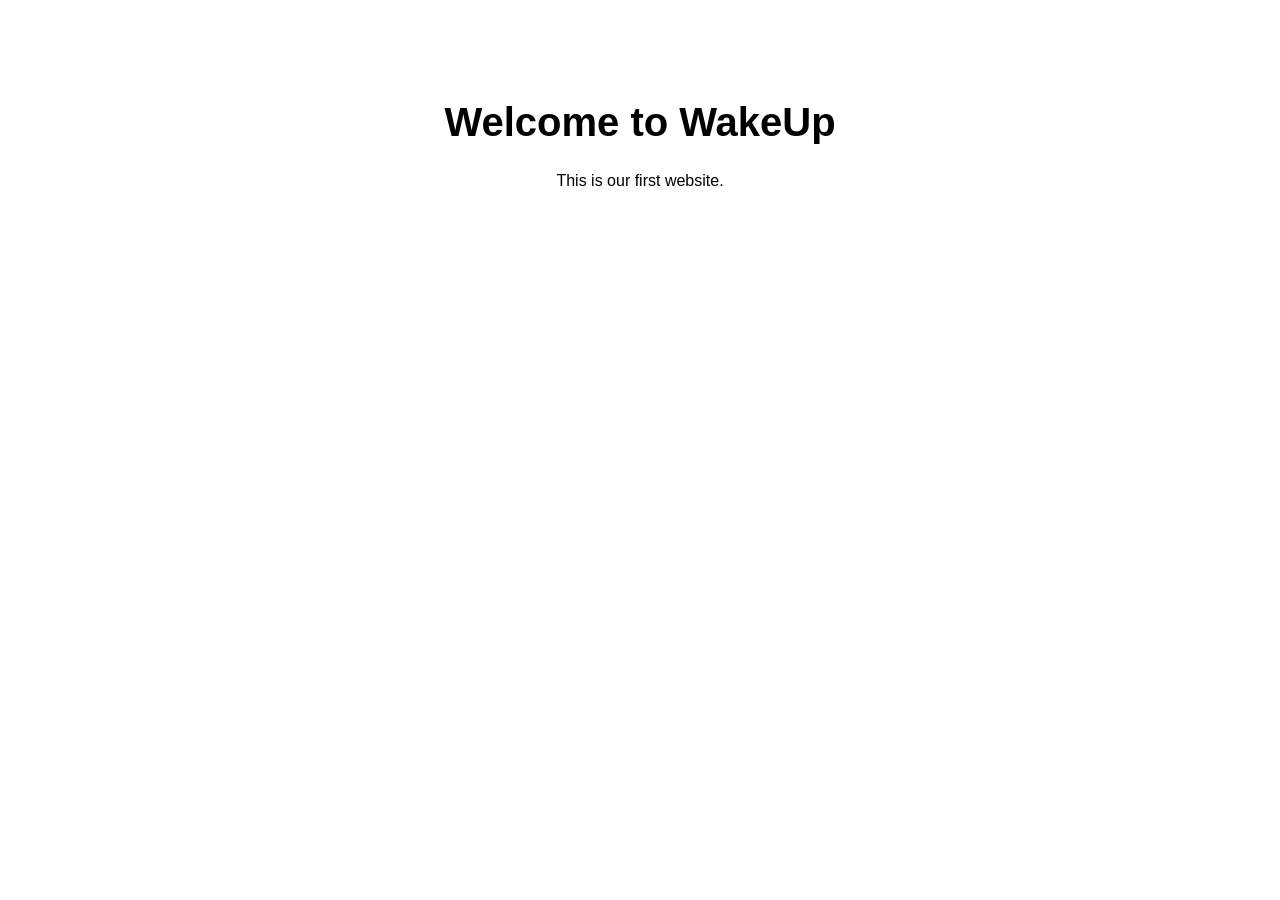
==== index.html @ 5f45ca11 "Create initial WakeUp website" ====
<!DOCTYPE html>
<html lang="en">
<head>
    <meta charset="UTF-8">
    <meta name="viewport" content="width=device-width, initial-scale=1.0">

    <title>WakeUp</title>

    <link rel="stylesheet" href="css/style.css">
</head>

<body>

    <h1>Welcome to WakeUp</h1>

    <p>This is our first website.</p>

    <script src="js/app.js"></script>

</body>
</html>
---- css/style.css ----
body {
    font-family: Arial, sans-serif;
    text-align: center;
    margin-top: 100px;
}

h1 {
    font-size: 40px;
}
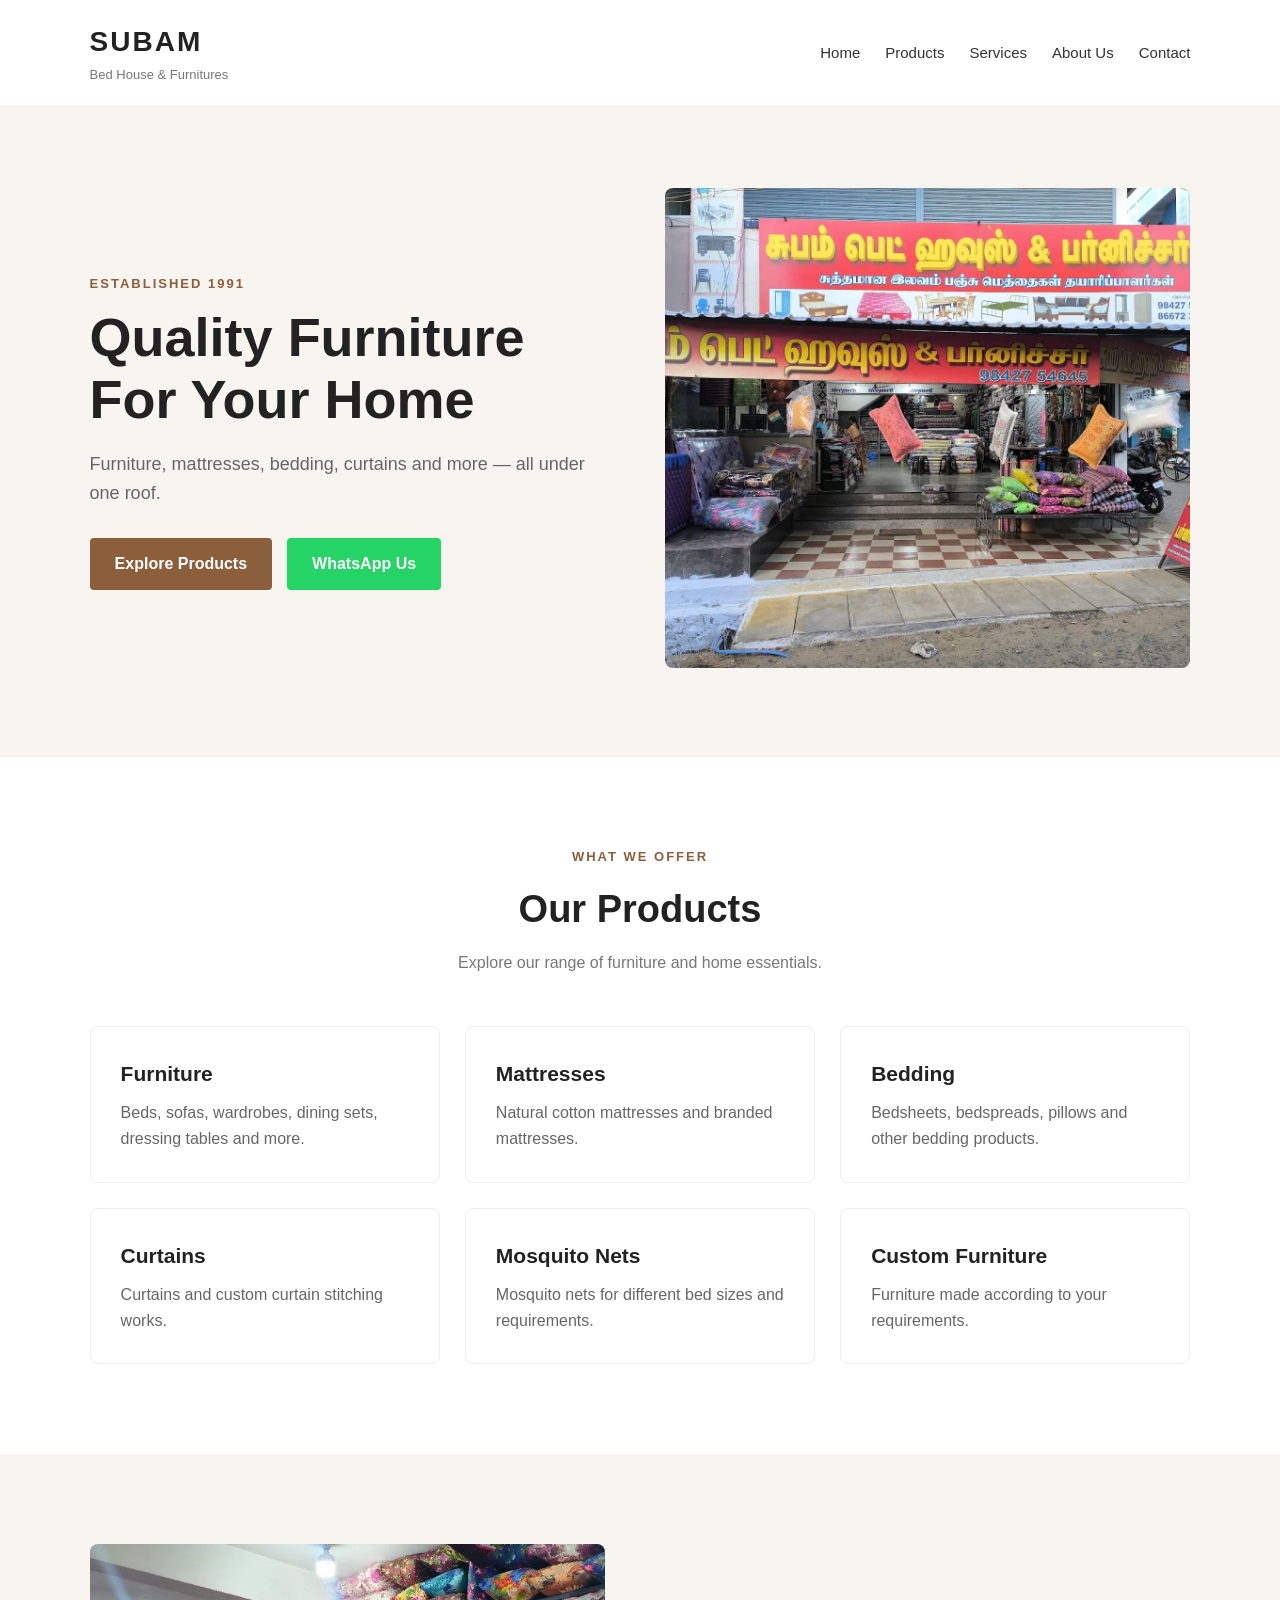
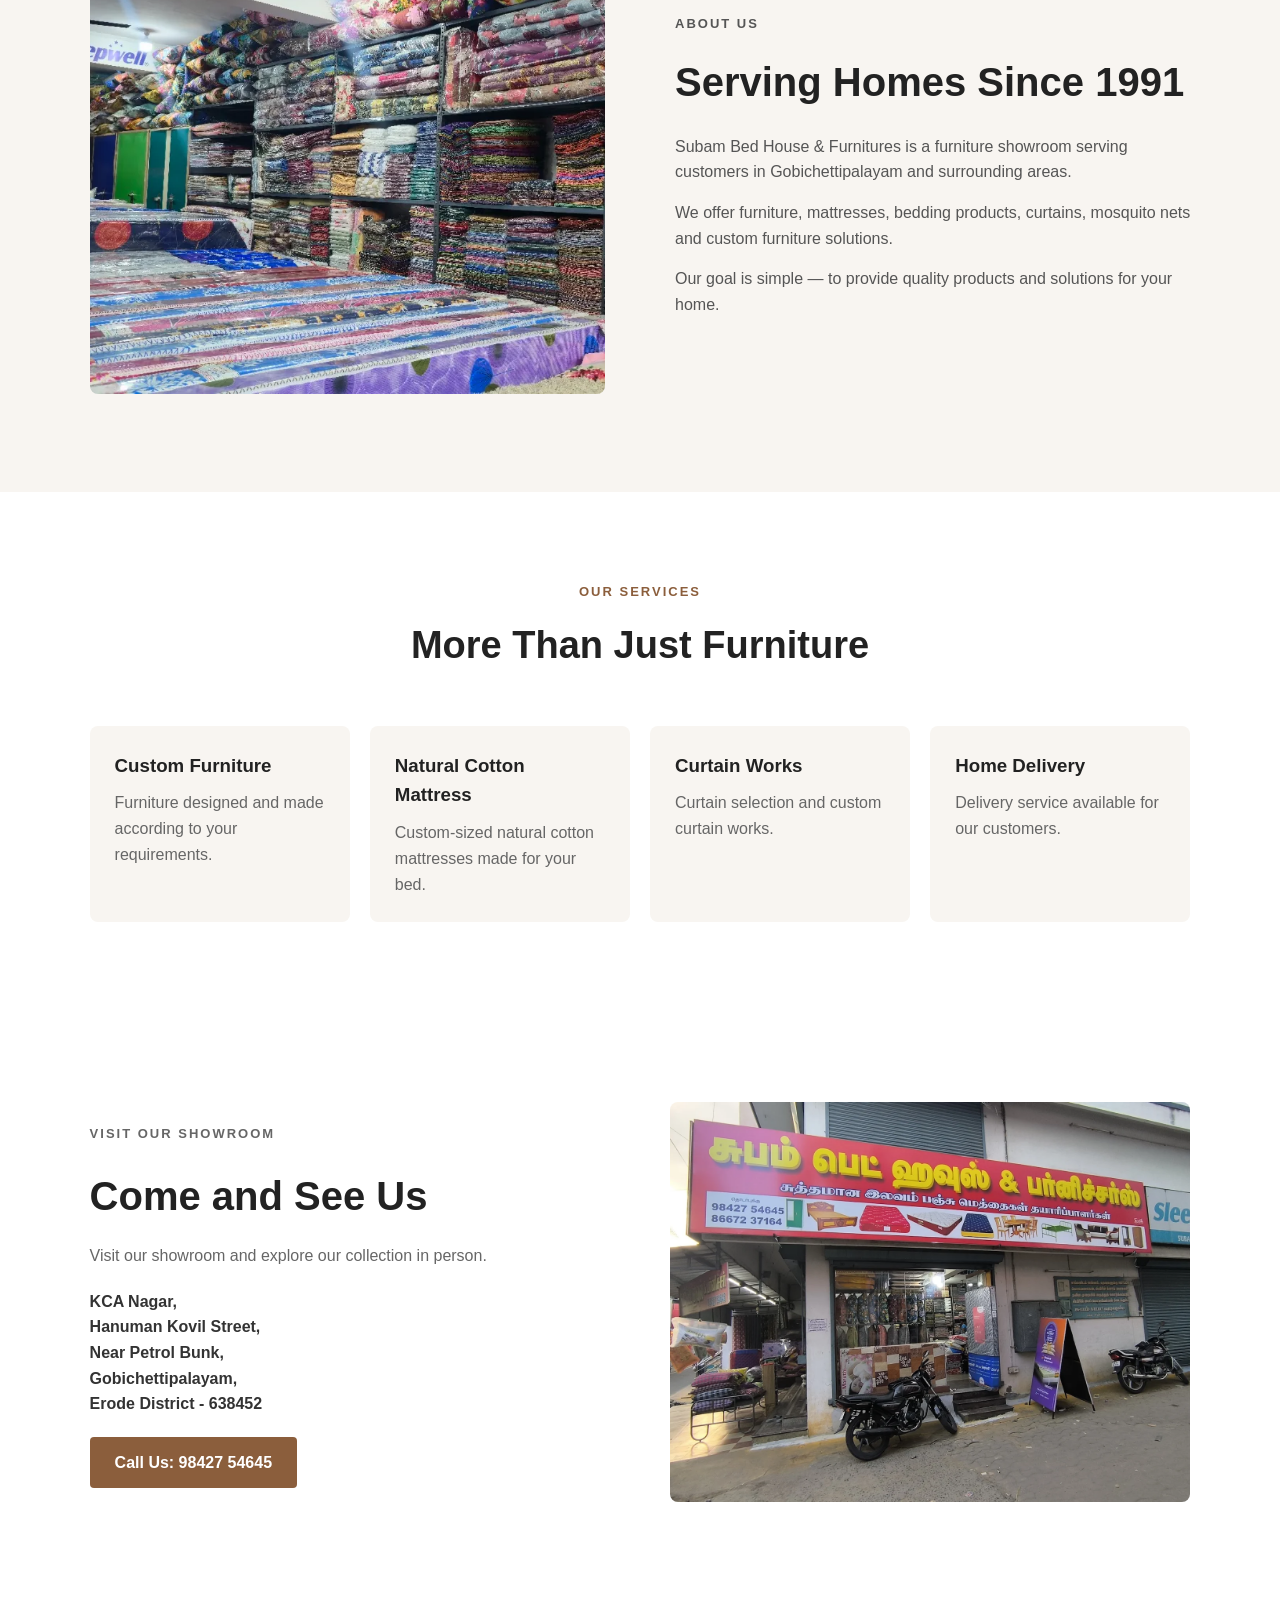
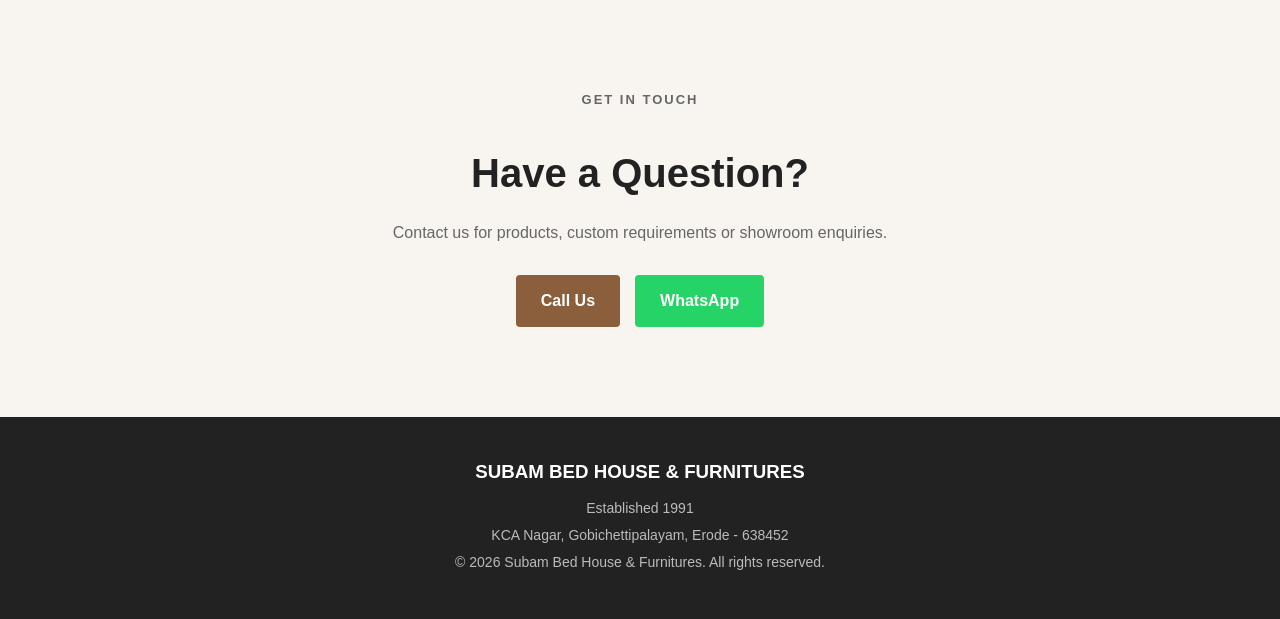
==== commit ba7bea79: "Create Subam showroom homepage" ====
--- a/index.html
+++ b/index.html
@@ -1,21 +1,328 @@
 <!DOCTYPE html>
 <html lang="en">
+
 <head>
     <meta charset="UTF-8">
     <meta name="viewport" content="width=device-width, initial-scale=1.0">
 
-    <title>WakeUp</title>
+    <title>Subam Bed House & Furnitures</title>
 
     <link rel="stylesheet" href="css/style.css">
 </head>
 
 <body>
 
-    <h1>Welcome to WakeUp</h1>
-
-    <p>This is our first website.</p>
+    <!-- Header -->
+    <header class="header">
+
+        <div class="logo">
+            <h1>SUBAM</h1>
+            <p>Bed House & Furnitures</p>
+        </div>
+
+        <nav class="navigation">
+            <a href="#home">Home</a>
+            <a href="#products">Products</a>
+            <a href="#services">Services</a>
+            <a href="#about">About Us</a>
+            <a href="#contact">Contact</a>
+        </nav>
+
+    </header>
+
+
+    <!-- Hero Section -->
+    <section id="home" class="hero">
+
+        <div class="hero-content">
+
+            <p class="established">ESTABLISHED 1991</p>
+
+            <h2>Quality Furniture<br>For Your Home</h2>
+
+            <p>
+                Furniture, mattresses, bedding, curtains
+                and more — all under one roof.
+            </p>
+
+            <div class="hero-buttons">
+                <a href="#products" class="button primary-button">
+                    Explore Products
+                </a>
+
+                <a href="https://wa.me/919842754645"
+                   class="button whatsapp-button"
+                   target="_blank">
+                    WhatsApp Us
+                </a>
+            </div>
+
+        </div>
+
+        <div class="hero-image">
+            <img src="images/showroom-front.webp"
+                 alt="Subam Bed House & Furnitures showroom">
+        </div>
+
+    </section>
+
+
+    <!-- Products Section -->
+    <section id="products" class="section">
+
+        <div class="section-heading">
+
+            <p class="section-label">WHAT WE OFFER</p>
+
+            <h2>Our Products</h2>
+
+            <p>
+                Explore our range of furniture and home essentials.
+            </p>
+
+        </div>
+
+
+        <div class="product-grid">
+
+            <div class="product-card">
+                <h3>Furniture</h3>
+                <p>
+                    Beds, sofas, wardrobes, dining sets,
+                    dressing tables and more.
+                </p>
+            </div>
+
+
+            <div class="product-card">
+                <h3>Mattresses</h3>
+                <p>
+                    Natural cotton mattresses and
+                    branded mattresses.
+                </p>
+            </div>
+
+
+            <div class="product-card">
+                <h3>Bedding</h3>
+                <p>
+                    Bedsheets, bedspreads, pillows
+                    and other bedding products.
+                </p>
+            </div>
+
+
+            <div class="product-card">
+                <h3>Curtains</h3>
+                <p>
+                    Curtains and custom curtain
+                    stitching works.
+                </p>
+            </div>
+
+
+            <div class="product-card">
+                <h3>Mosquito Nets</h3>
+                <p>
+                    Mosquito nets for different
+                    bed sizes and requirements.
+                </p>
+            </div>
+
+
+            <div class="product-card">
+                <h3>Custom Furniture</h3>
+                <p>
+                    Furniture made according to
+                    your requirements.
+                </p>
+            </div>
+
+        </div>
+
+    </section>
+
+
+    <!-- About Section -->
+    <section id="about" class="about-section">
+
+        <div class="about-image">
+            <img src="images/showroom-inside.webp"
+                 alt="Inside Subam Bed House & Furnitures">
+        </div>
+
+
+        <div class="about-content">
+
+            <p class="section-label">ABOUT US</p>
+
+            <h2>Serving Homes Since 1991</h2>
+
+            <p>
+                Subam Bed House & Furnitures is a furniture
+                showroom serving customers in Gobichettipalayam
+                and surrounding areas.
+            </p>
+
+            <p>
+                We offer furniture, mattresses, bedding products,
+                curtains, mosquito nets and custom furniture solutions.
+            </p>
+
+            <p>
+                Our goal is simple — to provide quality products
+                and solutions for your home.
+            </p>
+
+        </div>
+
+    </section>
+
+
+    <!-- Services Section -->
+    <section id="services" class="section">
+
+        <div class="section-heading">
+
+            <p class="section-label">OUR SERVICES</p>
+
+            <h2>More Than Just Furniture</h2>
+
+        </div>
+
+
+        <div class="service-grid">
+
+            <div class="service-card">
+                <h3>Custom Furniture</h3>
+                <p>
+                    Furniture designed and made
+                    according to your requirements.
+                </p>
+            </div>
+
+
+            <div class="service-card">
+                <h3>Natural Cotton Mattress</h3>
+                <p>
+                    Custom-sized natural cotton
+                    mattresses made for your bed.
+                </p>
+            </div>
+
+
+            <div class="service-card">
+                <h3>Curtain Works</h3>
+                <p>
+                    Curtain selection and
+                    custom curtain works.
+                </p>
+            </div>
+
+
+            <div class="service-card">
+                <h3>Home Delivery</h3>
+                <p>
+                    Delivery service available
+                    for our customers.
+                </p>
+            </div>
+
+        </div>
+
+    </section>
+
+
+    <!-- Showroom Section -->
+    <section class="showroom-section">
+
+        <div class="showroom-content">
+
+            <p class="section-label">VISIT OUR SHOWROOM</p>
+
+            <h2>Come and See Us</h2>
+
+            <p>
+                Visit our showroom and explore our
+                collection in person.
+            </p>
+
+            <p class="address">
+                KCA Nagar,<br>
+                Hanuman Kovil Street,<br>
+                Near Petrol Bunk,<br>
+                Gobichettipalayam,<br>
+                Erode District - 638452
+            </p>
+
+            <a href="tel:+919842754645"
+               class="button primary-button">
+                Call Us: 98427 54645
+            </a>
+
+        </div>
+
+
+        <div class="showroom-image">
+            <img src="images/showroom-side.webp"
+                 alt="Subam Bed House & Furnitures">
+        </div>
+
+    </section>
+
+
+    <!-- Contact Section -->
+    <section id="contact" class="contact-section">
+
+        <p class="section-label">GET IN TOUCH</p>
+
+        <h2>Have a Question?</h2>
+
+        <p>
+            Contact us for products, custom requirements
+            or showroom enquiries.
+        </p>
+
+        <div class="contact-buttons">
+
+            <a href="tel:+919842754645"
+               class="button primary-button">
+                Call Us
+            </a>
+
+            <a href="https://wa.me/919842754645"
+               class="button whatsapp-button"
+               target="_blank">
+                WhatsApp
+            </a>
+
+        </div>
+
+    </section>
+
+
+    <!-- Footer -->
+    <footer class="footer">
+
+        <h3>SUBAM BED HOUSE & FURNITURES</h3>
+
+        <p>Established 1991</p>
+
+        <p>
+            KCA Nagar, Gobichettipalayam,
+            Erode - 638452
+        </p>
+
+        <p>
+            © 2026 Subam Bed House & Furnitures.
+            All rights reserved.
+        </p>
+
+    </footer>
+
 
     <script src="js/app.js"></script>
 
 </body>
+
 </html>
--- a/css/style.css
+++ b/css/style.css
@@ -1,9 +1,524 @@
+* {
+    margin: 0;
+    padding: 0;
+    box-sizing: border-box;
+}
+
+
+html {
+    scroll-behavior: smooth;
+}
+
+
 body {
     font-family: Arial, sans-serif;
+    color: #222;
+    background-color: #ffffff;
+    line-height: 1.6;
+}
+
+
+/* Header */
+
+.header {
+    display: flex;
+    justify-content: space-between;
+    align-items: center;
+
+    padding: 20px 7%;
+
+    background-color: #ffffff;
+
+    border-bottom: 1px solid #eeeeee;
+}
+
+
+.logo h1 {
+    font-size: 28px;
+    letter-spacing: 2px;
+}
+
+
+.logo p {
+    font-size: 13px;
+    color: #777;
+}
+
+
+.navigation {
+    display: flex;
+    gap: 25px;
+}
+
+
+.navigation a {
+    text-decoration: none;
+    color: #333;
+    font-size: 15px;
+}
+
+
+.navigation a:hover {
+    color: #8b5e3c;
+}
+
+
+/* Hero */
+
+.hero {
+    display: flex;
+    align-items: center;
+
+    min-height: 650px;
+
+    padding: 60px 7%;
+
+    gap: 50px;
+
+    background-color: #f8f5f1;
+}
+
+
+.hero-content {
+    flex: 1;
+}
+
+
+.established,
+.section-label {
+    font-size: 13px;
+    letter-spacing: 2px;
+    font-weight: bold;
+    color: #8b5e3c;
+
+    margin-bottom: 12px;
+}
+
+
+.hero h2 {
+    font-size: 54px;
+    line-height: 1.15;
+
+    margin-bottom: 20px;
+}
+
+
+.hero-content > p:not(.established) {
+    max-width: 500px;
+
+    font-size: 18px;
+
+    color: #666;
+
+    margin-bottom: 30px;
+}
+
+
+.hero-image {
+    flex: 1;
+}
+
+
+.hero-image img {
+    width: 100%;
+    height: 480px;
+
+    object-fit: cover;
+
+    border-radius: 8px;
+}
+
+
+/* Buttons */
+
+.hero-buttons,
+.contact-buttons {
+    display: flex;
+    gap: 15px;
+    flex-wrap: wrap;
+}
+
+
+.button {
+    display: inline-block;
+
+    padding: 13px 25px;
+
+    border-radius: 4px;
+
+    text-decoration: none;
+
+    font-weight: bold;
+
+    transition: 0.3s;
+}
+
+
+.primary-button {
+    background-color: #8b5e3c;
+    color: white;
+}
+
+
+.primary-button:hover {
+    background-color: #6f482d;
+}
+
+
+.whatsapp-button {
+    background-color: #25d366;
+    color: white;
+}
+
+
+.whatsapp-button:hover {
+    background-color: #1da851;
+}
+
+
+/* General sections */
+
+.section {
+    padding: 90px 7%;
+}
+
+
+.section-heading {
     text-align: center;
-    margin-top: 100px;
-}
-
-h1 {
+
+    margin-bottom: 50px;
+}
+
+
+.section-heading h2 {
+    font-size: 38px;
+
+    margin-bottom: 10px;
+}
+
+
+.section-heading > p:last-child {
+    color: #777;
+}
+
+
+/* Products */
+
+.product-grid {
+    display: grid;
+
+    grid-template-columns: repeat(3, 1fr);
+
+    gap: 25px;
+}
+
+
+.product-card {
+    padding: 30px;
+
+    border: 1px solid #eeeeee;
+
+    border-radius: 8px;
+
+    background-color: white;
+
+    transition: 0.3s;
+}
+
+
+.product-card:hover {
+    transform: translateY(-5px);
+
+    box-shadow: 0 10px 25px rgba(0, 0, 0, 0.08);
+}
+
+
+.product-card h3 {
+    margin-bottom: 10px;
+
+    font-size: 21px;
+}
+
+
+.product-card p {
+    color: #666;
+}
+
+
+/* About */
+
+.about-section {
+    display: flex;
+
+    align-items: center;
+
+    gap: 70px;
+
+    padding: 90px 7%;
+
+    background-color: #f8f5f1;
+}
+
+
+.about-image,
+.about-content {
+    flex: 1;
+}
+
+
+.about-image img {
+    width: 100%;
+
+    height: 450px;
+
+    object-fit: cover;
+
+    border-radius: 8px;
+}
+
+
+.about-content h2 {
     font-size: 40px;
+
+    margin-bottom: 20px;
+}
+
+
+.about-content p {
+    color: #555;
+
+    margin-bottom: 15px;
+}
+
+
+/* Services */
+
+.service-grid {
+    display: grid;
+
+    grid-template-columns: repeat(4, 1fr);
+
+    gap: 20px;
+}
+
+
+.service-card {
+    padding: 25px;
+
+    background-color: #f8f5f1;
+
+    border-radius: 8px;
+}
+
+
+.service-card h3 {
+    margin-bottom: 10px;
+}
+
+
+.service-card p {
+    color: #666;
+}
+
+
+/* Showroom */
+
+.showroom-section {
+    display: flex;
+
+    align-items: center;
+
+    gap: 60px;
+
+    padding: 90px 7%;
+}
+
+
+.showroom-content,
+.showroom-image {
+    flex: 1;
+}
+
+
+.showroom-content h2 {
+    font-size: 40px;
+
+    margin-bottom: 15px;
+}
+
+
+.showroom-content > p {
+    color: #666;
+
+    margin-bottom: 20px;
+}
+
+
+.address {
+    color: #333 !important;
+
+    font-weight: bold;
+}
+
+
+.showroom-image img {
+    width: 100%;
+
+    height: 400px;
+
+    object-fit: cover;
+
+    border-radius: 8px;
+}
+
+
+/* Contact */
+
+.contact-section {
+    text-align: center;
+
+    padding: 90px 7%;
+
+    background-color: #f8f5f1;
+}
+
+
+.contact-section h2 {
+    font-size: 40px;
+
+    margin-bottom: 15px;
+}
+
+
+.contact-section > p {
+    color: #666;
+
+    margin-bottom: 30px;
+}
+
+
+.contact-buttons {
+    justify-content: center;
+}
+
+
+/* Footer */
+
+.footer {
+    text-align: center;
+
+    padding: 40px 7%;
+
+    background-color: #222;
+
+    color: white;
+}
+
+
+.footer h3 {
+    margin-bottom: 10px;
+}
+
+
+.footer p {
+    color: #bbb;
+
+    margin-bottom: 5px;
+
+    font-size: 14px;
+}
+
+
+/* Mobile */
+
+@media (max-width: 900px) {
+
+    .header {
+        flex-direction: column;
+
+        gap: 20px;
+    }
+
+
+    .navigation {
+        flex-wrap: wrap;
+
+        justify-content: center;
+    }
+
+
+    .hero {
+        flex-direction: column;
+
+        text-align: center;
+    }
+
+
+    .hero h2 {
+        font-size: 42px;
+    }
+
+
+    .hero-buttons {
+        justify-content: center;
+    }
+
+
+    .hero-image img {
+        height: 350px;
+    }
+
+
+    .product-grid {
+        grid-template-columns: repeat(2, 1fr);
+    }
+
+
+    .service-grid {
+        grid-template-columns: repeat(2, 1fr);
+    }
+
+
+    .about-section,
+    .showroom-section {
+        flex-direction: column;
+    }
+
+}
+
+
+@media (max-width: 600px) {
+
+    .hero {
+        padding: 50px 5%;
+    }
+
+
+    .hero h2 {
+        font-size: 34px;
+    }
+
+
+    .section,
+    .about-section,
+    .showroom-section {
+        padding: 60px 5%;
+    }
+
+
+    .product-grid,
+    .service-grid {
+        grid-template-columns: 1fr;
+    }
+
+
+    .navigation {
+        gap: 12px;
+    }
+
+
+    .navigation a {
+        font-size: 13px;
+    }
+
 }
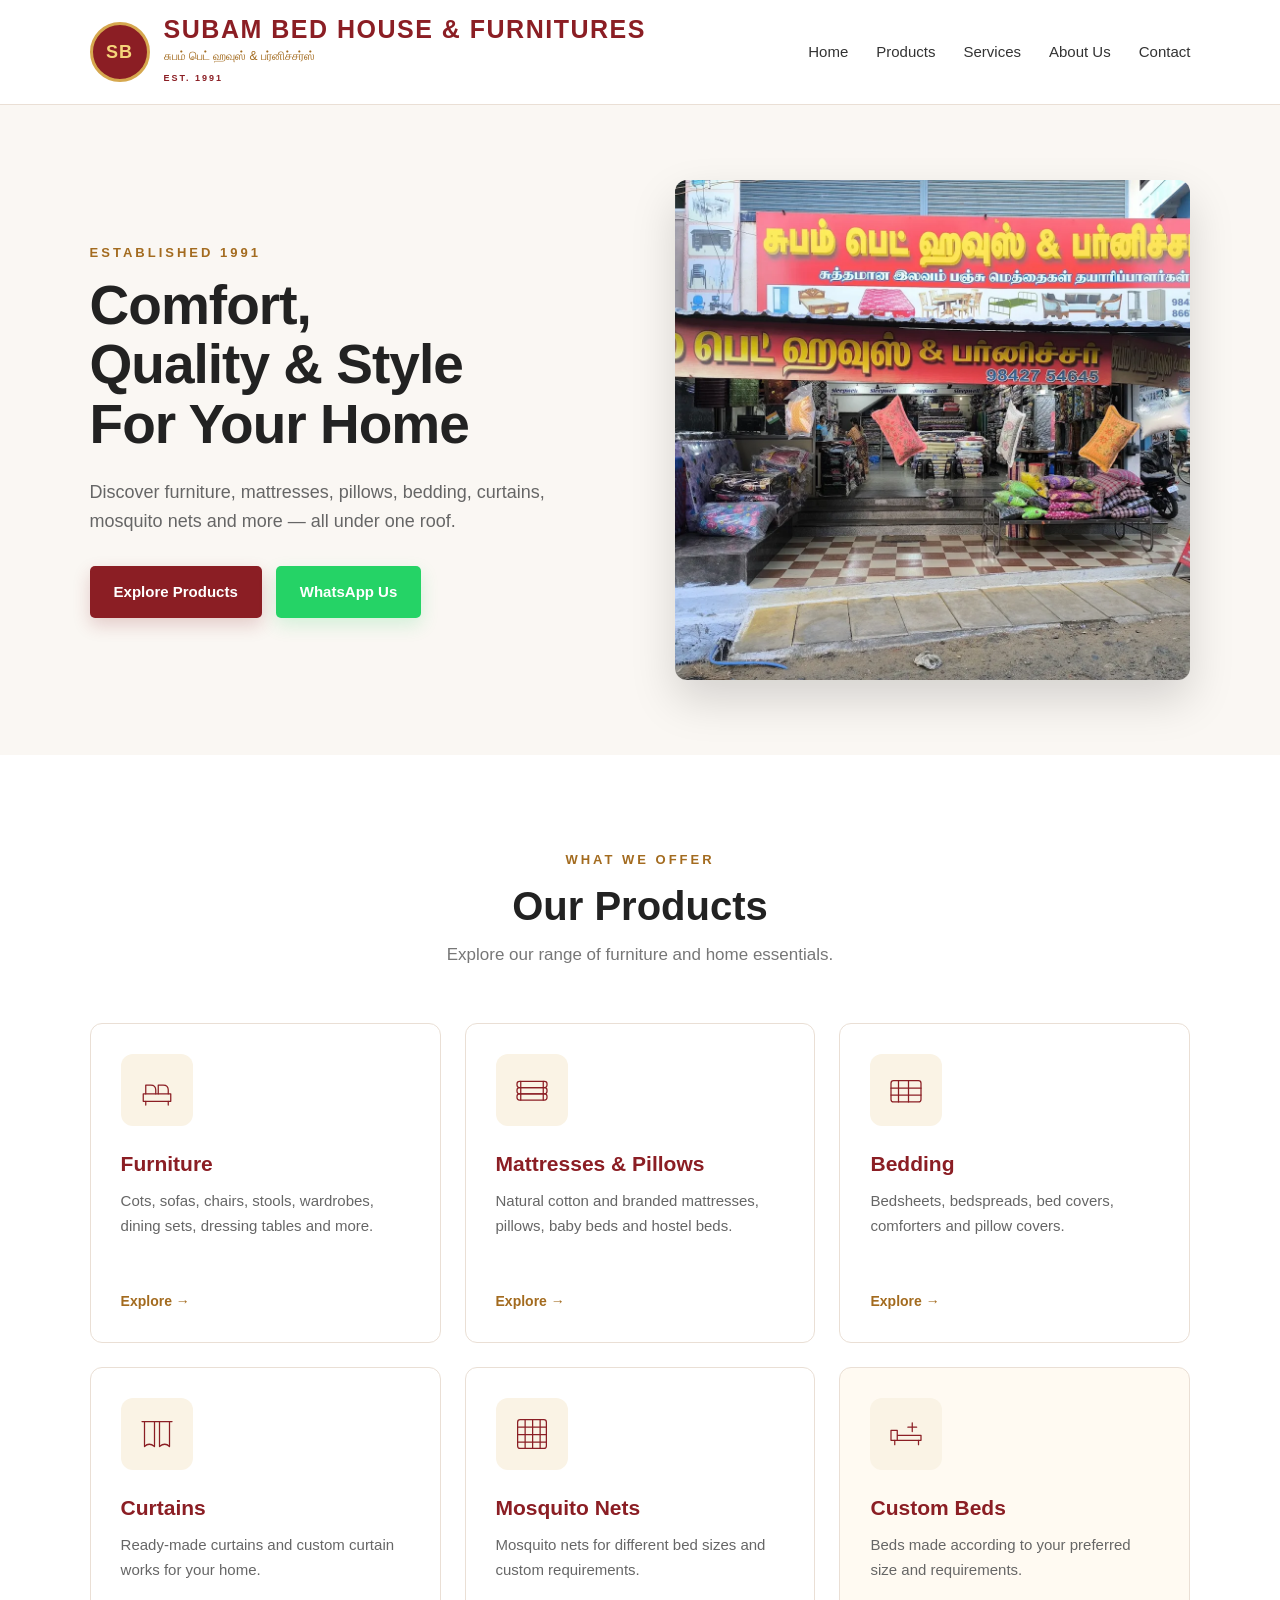
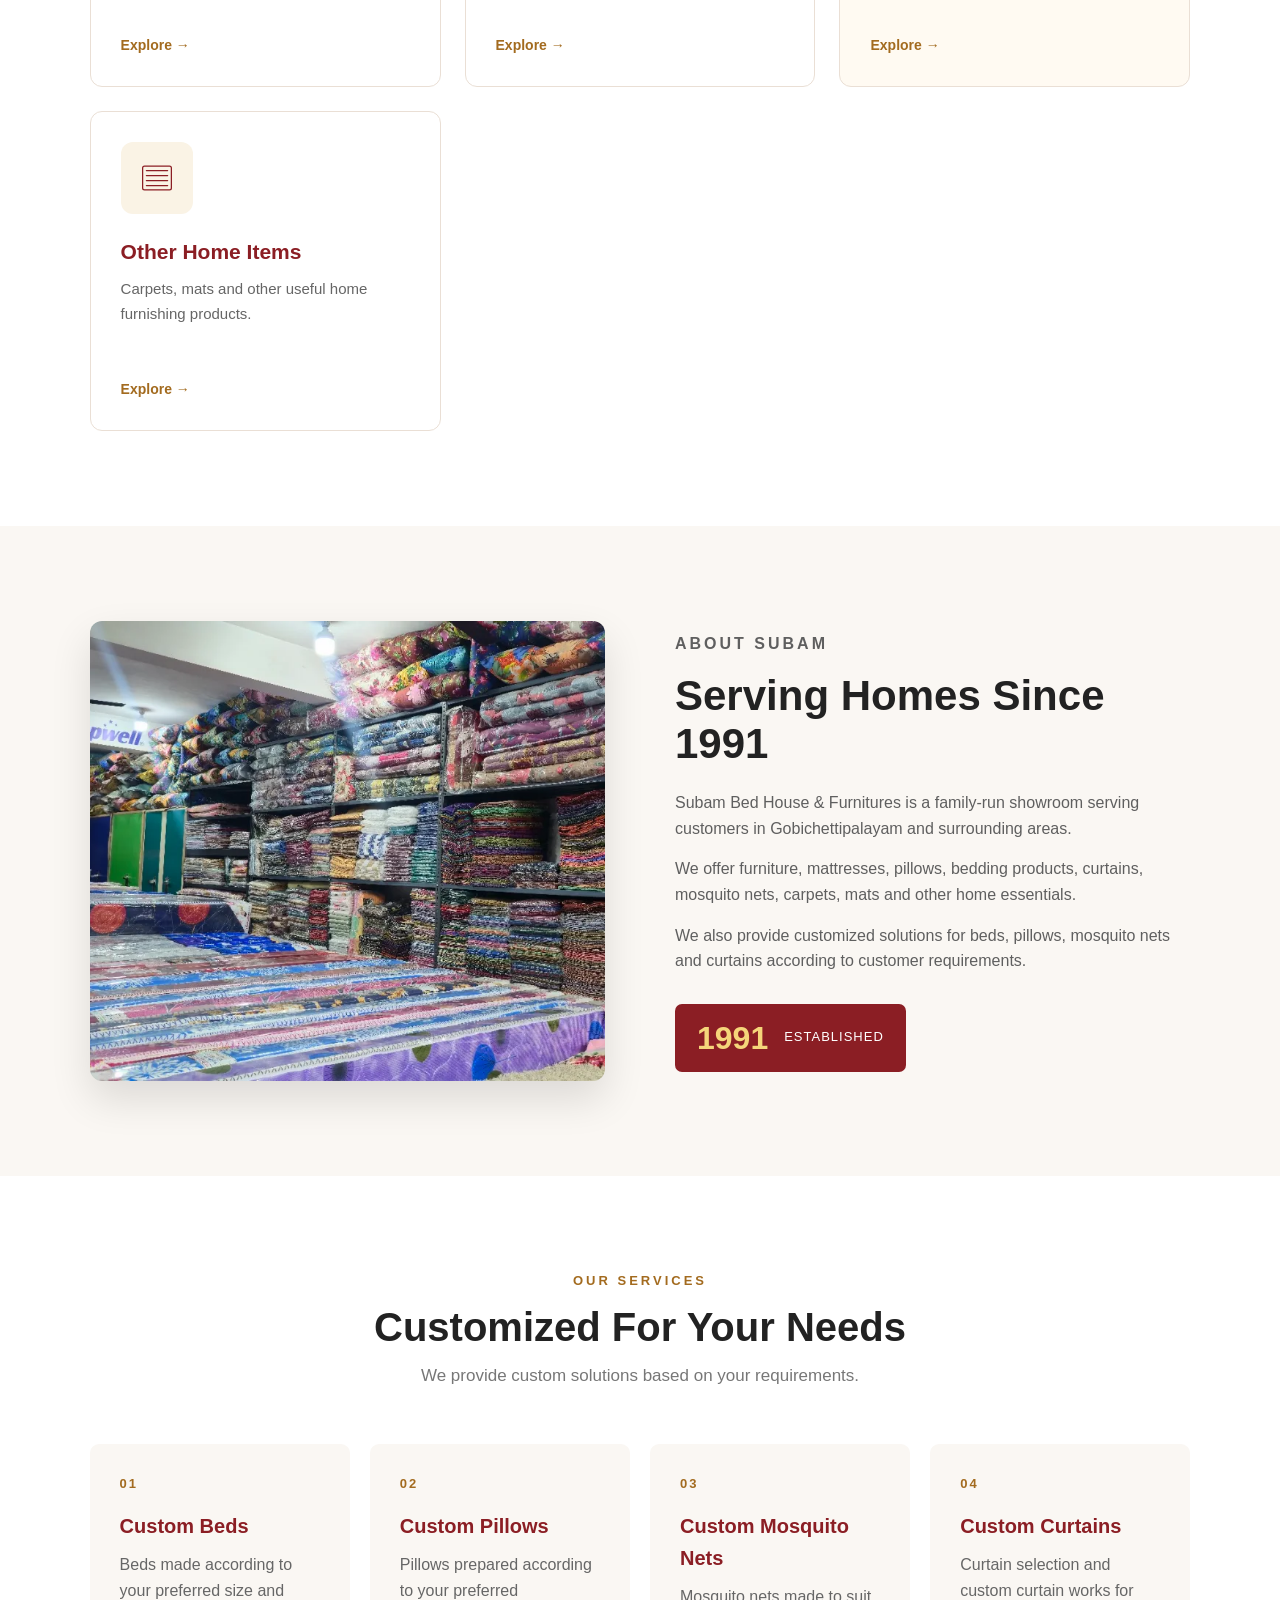
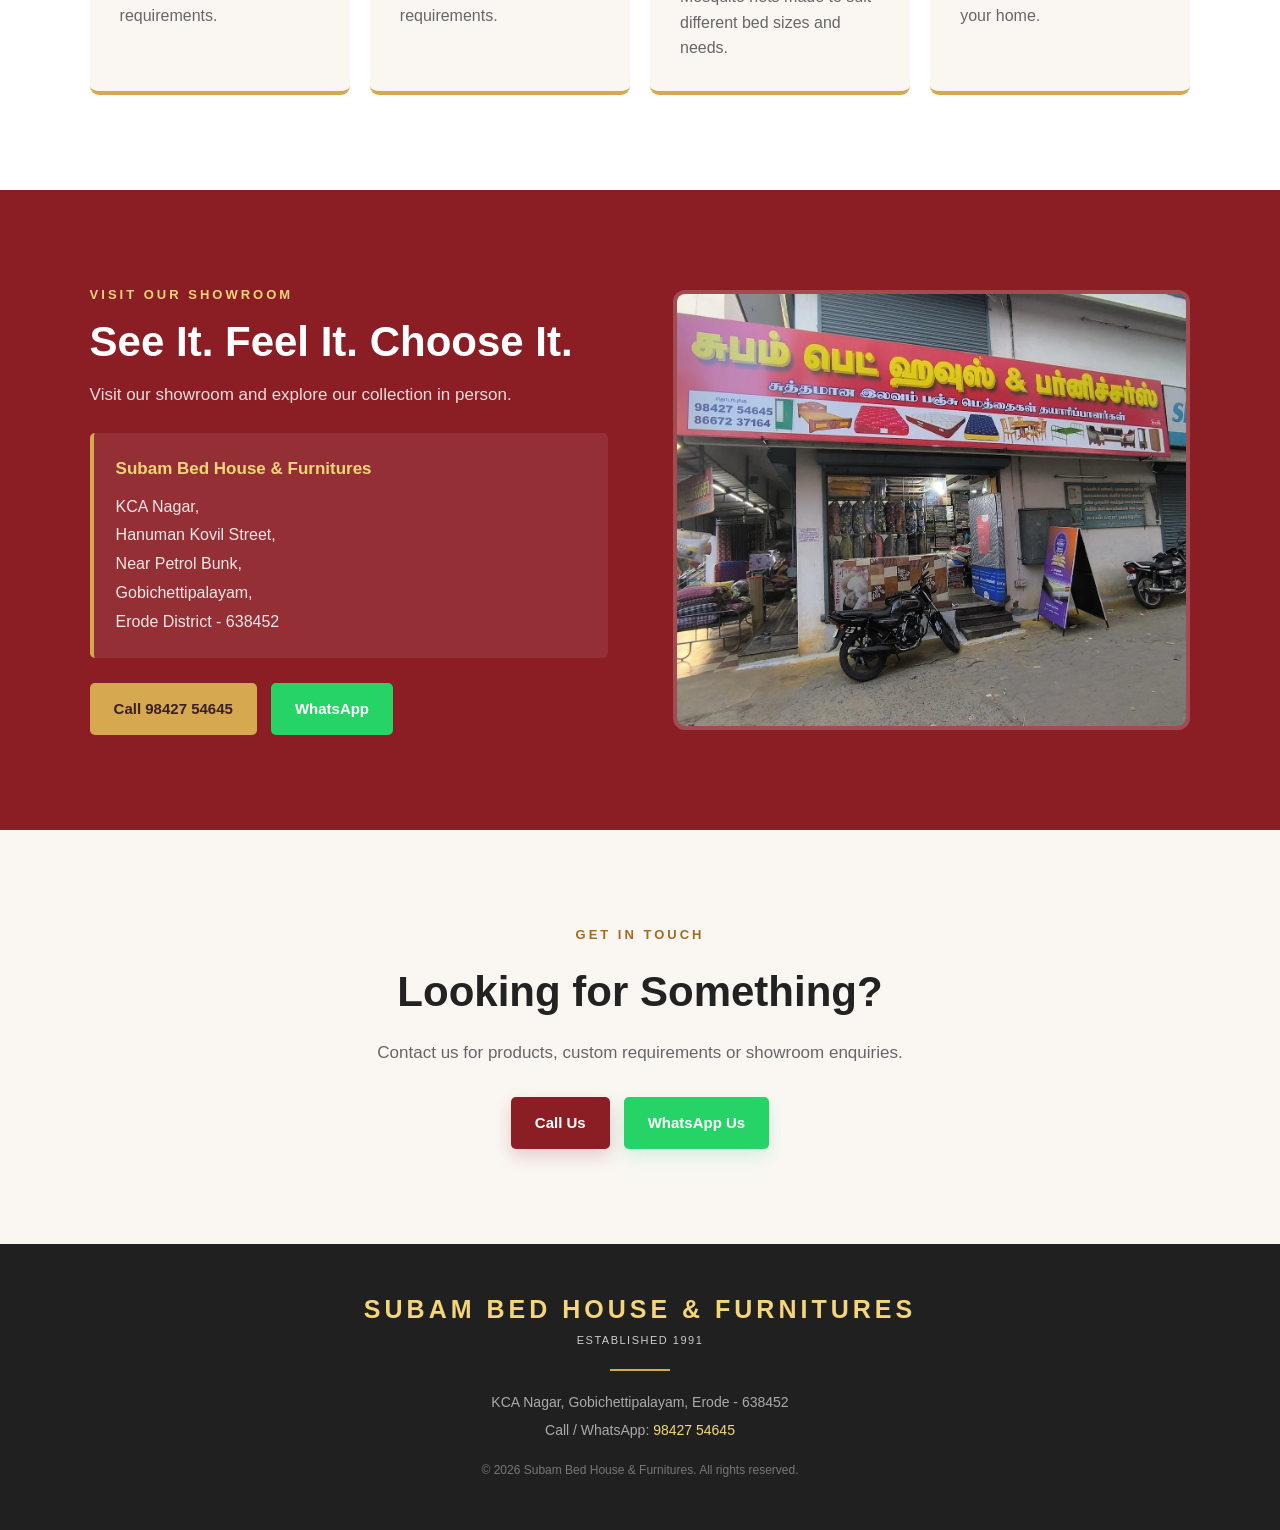
==== commit 6ea3b12c: "Modified Subam showroom homepage" ====
--- a/index.html
+++ b/index.html
@@ -5,308 +5,656 @@
     <meta charset="UTF-8">
     <meta name="viewport" content="width=device-width, initial-scale=1.0">
 
-    <title>Subam Bed House & Furnitures</title>
+    <title>Subam Bed House & Furnitures | Gobichettipalayam</title>
+
+    <meta name="description"
+          content="Subam Bed House & Furnitures - Furniture, mattresses, pillows, bedding, curtains, mosquito nets and other home essentials in Gobichettipalayam. Established 1991.">
 
     <link rel="stylesheet" href="css/style.css">
 </head>
 
 <body>
 
-    <!-- Header -->
+    <!-- =========================
+         HEADER
+    ========================== -->
     <header class="header">
 
-        <div class="logo">
-            <h1>SUBAM</h1>
-            <p>Bed House & Furnitures</p>
+        <div class="brand">
+
+            <a href="#home" class="brand-link">
+
+                <div class="brand-icon">
+                    <span>SB</span>
+                </div>
+
+                <div class="brand-text">
+
+                    <h1>SUBAM BED HOUSE &amp; FURNITURES</h1>
+
+                    <p class="brand-tamil">
+                        சுபம் பெட் ஹவுஸ் &amp; பர்னிச்சர்ஸ்
+                    </p>
+
+                    <span class="established-badge">
+                        EST. 1991
+                    </span>
+
+                </div>
+
+            </a>
+
         </div>
 
+
         <nav class="navigation">
+
             <a href="#home">Home</a>
-            <a href="#products">Products</a>
+
+            <a href="products.html">Products</a>
+
             <a href="#services">Services</a>
+
             <a href="#about">About Us</a>
+
             <a href="#contact">Contact</a>
+
         </nav>
 
     </header>
 
 
-    <!-- Hero Section -->
-    <section id="home" class="hero">
-
-        <div class="hero-content">
-
-            <p class="established">ESTABLISHED 1991</p>
-
-            <h2>Quality Furniture<br>For Your Home</h2>
+    <!-- =========================
+         HERO SECTION
+    ========================== -->
+    <main>
+
+        <section id="home" class="hero">
+
+            <div class="hero-content">
+
+                <p class="section-label">
+                    ESTABLISHED 1991
+                </p>
+
+                <h2>
+                    Comfort,<br>
+                    Quality &amp; Style<br>
+                    For Your Home
+                </h2>
+
+                <p class="hero-description">
+                    Discover furniture, mattresses, pillows,
+                    bedding, curtains, mosquito nets and more —
+                    all under one roof.
+                </p>
+
+
+                <div class="hero-buttons">
+
+                    <a href="products.html"
+                       class="button primary-button">
+                        Explore Products
+                    </a>
+
+                    <a href="https://wa.me/919842754645"
+                       class="button whatsapp-button"
+                       target="_blank"
+                       rel="noopener">
+                        WhatsApp Us
+                    </a>
+
+                </div>
+
+            </div>
+
+
+            <div class="hero-image">
+
+                <img src="images/showroom-front.webp"
+                     alt="Subam Bed House & Furnitures showroom">
+
+            </div>
+
+        </section>
+
+
+        <!-- =========================
+             PRODUCTS
+        ========================== -->
+        <section id="products" class="section products-section">
+
+            <div class="section-heading">
+
+                <p class="section-label">
+                    WHAT WE OFFER
+                </p>
+
+                <h2>
+                    Our Products
+                </h2>
+
+                <p>
+                    Explore our range of furniture and
+                    home essentials.
+                </p>
+
+            </div>
+
+
+            <div class="product-grid">
+
+
+                <!-- Furniture -->
+
+                <article class="product-card">
+
+                    <div class="product-icon">
+
+                        <svg viewBox="0 0 64 64" aria-hidden="true">
+                            <path d="M10 38h44v12H10z"/>
+                            <path d="M14 38V24h8c5 0 8 3 8 8v6"/>
+                            <path d="M34 38V24h8c5 0 8 3 8 8v6"/>
+                            <path d="M14 50v6M50 50v6"/>
+                        </svg>
+
+                    </div>
+
+                    <h3>
+                        Furniture
+                    </h3>
+
+                    <p>
+                        Cots, sofas, chairs, stools, wardrobes,
+                        dining sets, dressing tables and more.
+                    </p>
+
+                    <a href="products.html#furniture"
+                       class="view-link">
+                        Explore →
+                    </a>
+
+                </article>
+
+
+                <!-- Mattresses & Pillows -->
+
+                <article class="product-card">
+
+                    <div class="product-icon">
+
+                        <svg viewBox="0 0 64 64" aria-hidden="true">
+                            <rect x="8" y="18" width="48" height="10" rx="4"/>
+                            <rect x="8" y="28" width="48" height="10" rx="4"/>
+                            <rect x="8" y="38" width="48" height="10" rx="4"/>
+                            <path d="M14 18v30M50 18v30"/>
+                        </svg>
+
+                    </div>
+
+                    <h3>
+                        Mattresses &amp; Pillows
+                    </h3>
+
+                    <p>
+                        Natural cotton and branded mattresses,
+                        pillows, baby beds and hostel beds.
+                    </p>
+
+                    <a href="products.html#mattresses"
+                       class="view-link">
+                        Explore →
+                    </a>
+
+                </article>
+
+
+                <!-- Bedding -->
+
+                <article class="product-card">
+
+                    <div class="product-icon">
+
+                        <svg viewBox="0 0 64 64" aria-hidden="true">
+                            <rect x="8" y="17" width="48" height="34" rx="4"/>
+                            <path d="M8 29h48"/>
+                            <path d="M8 40h48"/>
+                            <path d="M20 17v34"/>
+                            <path d="M36 17v34"/>
+                        </svg>
+
+                    </div>
+
+                    <h3>
+                        Bedding
+                    </h3>
+
+                    <p>
+                        Bedsheets, bedspreads, bed covers,
+                        comforters and pillow covers.
+                    </p>
+
+                    <a href="products.html#bedding"
+                       class="view-link">
+                        Explore →
+                    </a>
+
+                </article>
+
+
+                <!-- Curtains -->
+
+                <article class="product-card">
+
+                    <div class="product-icon">
+
+                        <svg viewBox="0 0 64 64" aria-hidden="true">
+                            <path d="M8 12h48"/>
+                            <path d="M12 12v40c5-5 10-5 16 0V12"/>
+                            <path d="M36 12v40c6-5 11-5 16 0V12"/>
+                        </svg>
+
+                    </div>
+
+                    <h3>
+                        Curtains
+                    </h3>
+
+                    <p>
+                        Ready-made curtains and custom
+                        curtain works for your home.
+                    </p>
+
+                    <a href="products.html#curtains"
+                       class="view-link">
+                        Explore →
+                    </a>
+
+                </article>
+
+
+                <!-- Mosquito Nets -->
+
+                <article class="product-card">
+
+                    <div class="product-icon">
+
+                        <svg viewBox="0 0 64 64" aria-hidden="true">
+                            <rect x="9" y="9" width="46" height="46" rx="4"/>
+                            <path d="M9 21h46M9 33h46M9 45h46"/>
+                            <path d="M21 9v46M33 9v46M45 9v46"/>
+                        </svg>
+
+                    </div>
+
+                    <h3>
+                        Mosquito Nets
+                    </h3>
+
+                    <p>
+                        Mosquito nets for different bed
+                        sizes and custom requirements.
+                    </p>
+
+                    <a href="products.html#mosquito-nets"
+                       class="view-link">
+                        Explore →
+                    </a>
+
+                </article>
+
+
+                <!-- Custom Beds -->
+
+                <article class="product-card custom-card">
+
+                    <div class="product-icon">
+
+                        <svg viewBox="0 0 64 64" aria-hidden="true">
+                            <path d="M8 42V26h10v16M18 34h38v8M8 42h48"/>
+                            <path d="M14 42v7M52 42v7"/>
+                            <path d="M42 14v14M35 21h14"/>
+                        </svg>
+
+                    </div>
+
+                    <h3>
+                        Custom Beds
+                    </h3>
+
+                    <p>
+                        Beds made according to your
+                        preferred size and requirements.
+                    </p>
+
+                    <a href="products.html#custom-beds"
+                       class="view-link">
+                        Explore →
+                    </a>
+
+                </article>
+
+
+                <!-- Other Home Items -->
+
+                <article class="product-card">
+
+                    <div class="product-icon">
+
+                        <svg viewBox="0 0 64 64" aria-hidden="true">
+                            <rect x="9" y="13" width="46" height="38" rx="3"/>
+                            <path d="M15 20h34M15 28h34M15 36h34M15 44h34"/>
+                        </svg>
+
+                    </div>
+
+                    <h3>
+                        Other Home Items
+                    </h3>
+
+                    <p>
+                        Carpets, mats and other useful
+                        home furnishing products.
+                    </p>
+
+                    <a href="products.html#other-items"
+                       class="view-link">
+                        Explore →
+                    </a>
+
+                </article>
+
+            </div>
+
+        </section>
+
+
+        <!-- =========================
+             ABOUT
+        ========================== -->
+        <section id="about" class="about-section">
+
+            <div class="about-image">
+
+                <img src="images/showroom-inside.webp"
+                     alt="Inside Subam Bed House & Furnitures showroom">
+
+            </div>
+
+
+            <div class="about-content">
+
+                <p class="section-label">
+                    ABOUT SUBAM
+                </p>
+
+                <h2>
+                    Serving Homes Since 1991
+                </h2>
+
+                <p>
+                    Subam Bed House &amp; Furnitures is a
+                    family-run showroom serving customers
+                    in Gobichettipalayam and surrounding areas.
+                </p>
+
+                <p>
+                    We offer furniture, mattresses, pillows,
+                    bedding products, curtains, mosquito nets,
+                    carpets, mats and other home essentials.
+                </p>
+
+                <p>
+                    We also provide customized solutions
+                    for beds, pillows, mosquito nets and
+                    curtains according to customer requirements.
+                </p>
+
+
+                <div class="experience-box">
+
+                    <strong>1991</strong>
+
+                    <span>
+                        Established
+                    </span>
+
+                </div>
+
+            </div>
+
+        </section>
+
+
+        <!-- =========================
+             SERVICES
+        ========================== -->
+        <section id="services" class="section services-section">
+
+            <div class="section-heading">
+
+                <p class="section-label">
+                    OUR SERVICES
+                </p>
+
+                <h2>
+                    Customized For Your Needs
+                </h2>
+
+                <p>
+                    We provide custom solutions based on
+                    your requirements.
+                </p>
+
+            </div>
+
+
+            <div class="service-grid">
+
+
+                <article class="service-card">
+
+                    <div class="service-number">
+                        01
+                    </div>
+
+                    <h3>
+                        Custom Beds
+                    </h3>
+
+                    <p>
+                        Beds made according to your
+                        preferred size and requirements.
+                    </p>
+
+                </article>
+
+
+                <article class="service-card">
+
+                    <div class="service-number">
+                        02
+                    </div>
+
+                    <h3>
+                        Custom Pillows
+                    </h3>
+
+                    <p>
+                        Pillows prepared according to
+                        your preferred requirements.
+                    </p>
+
+                </article>
+
+
+                <article class="service-card">
+
+                    <div class="service-number">
+                        03
+                    </div>
+
+                    <h3>
+                        Custom Mosquito Nets
+                    </h3>
+
+                    <p>
+                        Mosquito nets made to suit
+                        different bed sizes and needs.
+                    </p>
+
+                </article>
+
+
+                <article class="service-card">
+
+                    <div class="service-number">
+                        04
+                    </div>
+
+                    <h3>
+                        Custom Curtains
+                    </h3>
+
+                    <p>
+                        Curtain selection and custom
+                        curtain works for your home.
+                    </p>
+
+                </article>
+
+            </div>
+
+        </section>
+
+
+        <!-- =========================
+             SHOWROOM
+        ========================== -->
+        <section class="showroom-section">
+
+            <div class="showroom-content">
+
+                <p class="section-label">
+                    VISIT OUR SHOWROOM
+                </p>
+
+                <h2>
+                    See It. Feel It. Choose It.
+                </h2>
+
+                <p class="showroom-description">
+                    Visit our showroom and explore our
+                    collection in person.
+                </p>
+
+
+                <div class="address-card">
+
+                    <strong>
+                        Subam Bed House &amp; Furnitures
+                    </strong>
+
+                    <p>
+                        KCA Nagar,<br>
+                        Hanuman Kovil Street,<br>
+                        Near Petrol Bunk,<br>
+                        Gobichettipalayam,<br>
+                        Erode District - 638452
+                    </p>
+
+                </div>
+
+
+                <div class="showroom-buttons">
+
+                    <a href="tel:+919842754645"
+                       class="button primary-button">
+                        Call 98427 54645
+                    </a>
+
+                    <a href="https://wa.me/919842754645"
+                       class="button whatsapp-button"
+                       target="_blank"
+                       rel="noopener">
+                        WhatsApp
+                    </a>
+
+                </div>
+
+            </div>
+
+
+            <div class="showroom-image">
+
+                <img src="images/showroom-side.webp"
+                     alt="Subam Bed House & Furnitures showroom">
+
+            </div>
+
+        </section>
+
+
+        <!-- =========================
+             CONTACT
+        ========================== -->
+        <section id="contact" class="contact-section">
+
+            <p class="section-label">
+                GET IN TOUCH
+            </p>
+
+            <h2>
+                Looking for Something?
+            </h2>
 
             <p>
-                Furniture, mattresses, bedding, curtains
-                and more — all under one roof.
+                Contact us for products, custom requirements
+                or showroom enquiries.
             </p>
 
-            <div class="hero-buttons">
-                <a href="#products" class="button primary-button">
-                    Explore Products
+
+            <div class="contact-buttons">
+
+                <a href="tel:+919842754645"
+                   class="button primary-button">
+                    Call Us
                 </a>
 
                 <a href="https://wa.me/919842754645"
                    class="button whatsapp-button"
-                   target="_blank">
+                   target="_blank"
+                   rel="noopener">
                     WhatsApp Us
                 </a>
-            </div>
+
+            </div>
+
+        </section>
+
+    </main>
+
+
+    <!-- =========================
+         FOOTER
+    ========================== -->
+    <footer class="footer">
+
+        <div class="footer-brand">
+
+            <h3>
+                SUBAM BED HOUSE &amp; FURNITURES
+            </h3>
+
+            <p>
+                ESTABLISHED 1991
+            </p>
 
         </div>
 
-        <div class="hero-image">
-            <img src="images/showroom-front.webp"
-                 alt="Subam Bed House & Furnitures showroom">
-        </div>
-
-    </section>
-
-
-    <!-- Products Section -->
-    <section id="products" class="section">
-
-        <div class="section-heading">
-
-            <p class="section-label">WHAT WE OFFER</p>
-
-            <h2>Our Products</h2>
-
-            <p>
-                Explore our range of furniture and home essentials.
-            </p>
-
-        </div>
-
-
-        <div class="product-grid">
-
-            <div class="product-card">
-                <h3>Furniture</h3>
-                <p>
-                    Beds, sofas, wardrobes, dining sets,
-                    dressing tables and more.
-                </p>
-            </div>
-
-
-            <div class="product-card">
-                <h3>Mattresses</h3>
-                <p>
-                    Natural cotton mattresses and
-                    branded mattresses.
-                </p>
-            </div>
-
-
-            <div class="product-card">
-                <h3>Bedding</h3>
-                <p>
-                    Bedsheets, bedspreads, pillows
-                    and other bedding products.
-                </p>
-            </div>
-
-
-            <div class="product-card">
-                <h3>Curtains</h3>
-                <p>
-                    Curtains and custom curtain
-                    stitching works.
-                </p>
-            </div>
-
-
-            <div class="product-card">
-                <h3>Mosquito Nets</h3>
-                <p>
-                    Mosquito nets for different
-                    bed sizes and requirements.
-                </p>
-            </div>
-
-
-            <div class="product-card">
-                <h3>Custom Furniture</h3>
-                <p>
-                    Furniture made according to
-                    your requirements.
-                </p>
-            </div>
-
-        </div>
-
-    </section>
-
-
-    <!-- About Section -->
-    <section id="about" class="about-section">
-
-        <div class="about-image">
-            <img src="images/showroom-inside.webp"
-                 alt="Inside Subam Bed House & Furnitures">
-        </div>
-
-
-        <div class="about-content">
-
-            <p class="section-label">ABOUT US</p>
-
-            <h2>Serving Homes Since 1991</h2>
-
-            <p>
-                Subam Bed House & Furnitures is a furniture
-                showroom serving customers in Gobichettipalayam
-                and surrounding areas.
-            </p>
-
-            <p>
-                We offer furniture, mattresses, bedding products,
-                curtains, mosquito nets and custom furniture solutions.
-            </p>
-
-            <p>
-                Our goal is simple — to provide quality products
-                and solutions for your home.
-            </p>
-
-        </div>
-
-    </section>
-
-
-    <!-- Services Section -->
-    <section id="services" class="section">
-
-        <div class="section-heading">
-
-            <p class="section-label">OUR SERVICES</p>
-
-            <h2>More Than Just Furniture</h2>
-
-        </div>
-
-
-        <div class="service-grid">
-
-            <div class="service-card">
-                <h3>Custom Furniture</h3>
-                <p>
-                    Furniture designed and made
-                    according to your requirements.
-                </p>
-            </div>
-
-
-            <div class="service-card">
-                <h3>Natural Cotton Mattress</h3>
-                <p>
-                    Custom-sized natural cotton
-                    mattresses made for your bed.
-                </p>
-            </div>
-
-
-            <div class="service-card">
-                <h3>Curtain Works</h3>
-                <p>
-                    Curtain selection and
-                    custom curtain works.
-                </p>
-            </div>
-
-
-            <div class="service-card">
-                <h3>Home Delivery</h3>
-                <p>
-                    Delivery service available
-                    for our customers.
-                </p>
-            </div>
-
-        </div>
-
-    </section>
-
-
-    <!-- Showroom Section -->
-    <section class="showroom-section">
-
-        <div class="showroom-content">
-
-            <p class="section-label">VISIT OUR SHOWROOM</p>
-
-            <h2>Come and See Us</h2>
-
-            <p>
-                Visit our showroom and explore our
-                collection in person.
-            </p>
-
-            <p class="address">
-                KCA Nagar,<br>
-                Hanuman Kovil Street,<br>
-                Near Petrol Bunk,<br>
-                Gobichettipalayam,<br>
-                Erode District - 638452
-            </p>
-
-            <a href="tel:+919842754645"
-               class="button primary-button">
-                Call Us: 98427 54645
-            </a>
-
-        </div>
-
-
-        <div class="showroom-image">
-            <img src="images/showroom-side.webp"
-                 alt="Subam Bed House & Furnitures">
-        </div>
-
-    </section>
-
-
-    <!-- Contact Section -->
-    <section id="contact" class="contact-section">
-
-        <p class="section-label">GET IN TOUCH</p>
-
-        <h2>Have a Question?</h2>
-
-        <p>
-            Contact us for products, custom requirements
-            or showroom enquiries.
-        </p>
-
-        <div class="contact-buttons">
-
-            <a href="tel:+919842754645"
-               class="button primary-button">
-                Call Us
-            </a>
-
-            <a href="https://wa.me/919842754645"
-               class="button whatsapp-button"
-               target="_blank">
-                WhatsApp
-            </a>
-
-        </div>
-
-    </section>
-
-
-    <!-- Footer -->
-    <footer class="footer">
-
-        <h3>SUBAM BED HOUSE & FURNITURES</h3>
-
-        <p>Established 1991</p>
+
+        <div class="footer-divider"></div>
+
 
         <p>
             KCA Nagar, Gobichettipalayam,
@@ -314,7 +662,16 @@
         </p>
 
         <p>
-            © 2026 Subam Bed House & Furnitures.
+            Call / WhatsApp:
+            <a href="tel:+919842754645">
+                98427 54645
+            </a>
+        </p>
+
+
+        <p class="copyright">
+            © <span id="current-year"></span>
+            Subam Bed House &amp; Furnitures.
             All rights reserved.
         </p>
 
--- a/css/style.css
+++ b/css/style.css
@@ -1,208 +1,325 @@
+/* =========================
+   GLOBAL
+========================= */
+
 * {
     margin: 0;
     padding: 0;
     box-sizing: border-box;
 }
 
-
 html {
     scroll-behavior: smooth;
 }
 
-
 body {
-    font-family: Arial, sans-serif;
-    color: #222;
+    font-family: Arial, Helvetica, sans-serif;
+    color: #222222;
     background-color: #ffffff;
     line-height: 1.6;
 }
 
-
-/* Header */
+img {
+    display: block;
+    max-width: 100%;
+}
+
+a {
+    color: inherit;
+}
+
+
+/* =========================
+   HEADER
+========================= */
 
 .header {
     display: flex;
     justify-content: space-between;
     align-items: center;
-
-    padding: 20px 7%;
+    gap: 30px;
+
+    padding: 16px 7%;
 
     background-color: #ffffff;
-
-    border-bottom: 1px solid #eeeeee;
-}
-
-
-.logo h1 {
-    font-size: 28px;
+    border-bottom: 1px solid #eadfd5;
+
+    position: sticky;
+    top: 0;
+    z-index: 1000;
+}
+
+
+/* Brand */
+
+.brand-link {
+    display: flex;
+    align-items: center;
+    gap: 14px;
+
+    text-decoration: none;
+}
+
+.brand-icon {
+    width: 60px;
+    height: 60px;
+
+    display: flex;
+    align-items: center;
+    justify-content: center;
+
+    flex-shrink: 0;
+
+    background-color: #8b1e24;
+    border: 3px solid #d6a84f;
+    border-radius: 50%;
+
+    color: #f5d57a;
+
+    font-weight: bold;
+    font-size: 18px;
+    letter-spacing: 1px;
+}
+
+
+.brand-text h1 {
+    margin: 0;
+
+    color: #8b1e24;
+
+    font-size: 25px;
+    line-height: 1.1;
+
+    letter-spacing: 1.5px;
+
+    white-space: nowrap;
+}
+
+
+.brand-tamil {
+    margin-top: 5px;
+
+    color: #a36b1f;
+
+    font-size: 12px;
+    line-height: 1.2;
+}
+
+
+.established-badge {
+    display: inline-block;
+
+    margin-top: 5px;
+
+    color: #8b1e24;
+
+    font-size: 9px;
+    font-weight: bold;
+
     letter-spacing: 2px;
 }
 
 
-.logo p {
-    font-size: 13px;
-    color: #777;
-}
-
+/* =========================
+   NAVIGATION
+========================= */
 
 .navigation {
     display: flex;
-    gap: 25px;
-}
-
+    align-items: center;
+    gap: 28px;
+}
 
 .navigation a {
     text-decoration: none;
-    color: #333;
+
+    color: #333333;
+
     font-size: 15px;
-}
-
+    font-weight: 500;
+
+    transition: color 0.25s ease;
+}
 
 .navigation a:hover {
-    color: #8b5e3c;
-}
-
-
-/* Hero */
+    color: #8b1e24;
+}
+
+
+/* =========================
+   HERO
+========================= */
 
 .hero {
     display: flex;
     align-items: center;
 
+    gap: 70px;
+
     min-height: 650px;
 
-    padding: 60px 7%;
-
-    gap: 50px;
-
-    background-color: #f8f5f1;
-}
-
+    padding: 70px 7%;
+
+    background-color: #faf7f3;
+}
 
 .hero-content {
     flex: 1;
 }
 
-
-.established,
 .section-label {
+    margin-bottom: 12px;
+
+    color: #a36b1f;
+
     font-size: 13px;
-    letter-spacing: 2px;
     font-weight: bold;
-    color: #8b5e3c;
-
-    margin-bottom: 12px;
-}
-
+
+    letter-spacing: 3px;
+}
 
 .hero h2 {
-    font-size: 54px;
-    line-height: 1.15;
-
-    margin-bottom: 20px;
-}
-
-
-.hero-content > p:not(.established) {
-    max-width: 500px;
+    margin-bottom: 24px;
+
+    color: #222222;
+
+    font-size: 55px;
+
+    line-height: 1.08;
+
+    letter-spacing: -1px;
+}
+
+.hero-description {
+    max-width: 560px;
+
+    margin-bottom: 30px;
+
+    color: #666666;
 
     font-size: 18px;
-
-    color: #666;
-
-    margin-bottom: 30px;
-}
-
+}
+
+.hero-buttons {
+    display: flex;
+
+    flex-wrap: wrap;
+
+    gap: 14px;
+}
+
+
+/* =========================
+   BUTTONS
+========================= */
+
+.button {
+    display: inline-block;
+
+    padding: 14px 24px;
+
+    border-radius: 5px;
+
+    text-decoration: none;
+
+    font-size: 15px;
+    font-weight: bold;
+
+    transition:
+        transform 0.25s ease,
+        background-color 0.25s ease,
+        box-shadow 0.25s ease;
+}
+
+.button:hover {
+    transform: translateY(-2px);
+}
+
+.primary-button {
+    background-color: #8b1e24;
+
+    color: #ffffff;
+
+    box-shadow: 0 7px 18px rgba(139, 30, 36, 0.2);
+}
+
+.primary-button:hover {
+    background-color: #6f171c;
+}
+
+.whatsapp-button {
+    background-color: #25d366;
+
+    color: #ffffff;
+
+    box-shadow: 0 7px 18px rgba(37, 211, 102, 0.18);
+}
+
+.whatsapp-button:hover {
+    background-color: #1da851;
+}
+
+
+/* =========================
+   HERO IMAGE
+========================= */
 
 .hero-image {
     flex: 1;
 }
 
-
 .hero-image img {
     width: 100%;
-    height: 480px;
+    height: 500px;
 
     object-fit: cover;
 
-    border-radius: 8px;
-}
-
-
-/* Buttons */
-
-.hero-buttons,
-.contact-buttons {
-    display: flex;
-    gap: 15px;
-    flex-wrap: wrap;
-}
-
-
-.button {
-    display: inline-block;
-
-    padding: 13px 25px;
-
-    border-radius: 4px;
-
-    text-decoration: none;
-
-    font-weight: bold;
-
-    transition: 0.3s;
-}
-
-
-.primary-button {
-    background-color: #8b5e3c;
-    color: white;
-}
-
-
-.primary-button:hover {
-    background-color: #6f482d;
-}
-
-
-.whatsapp-button {
-    background-color: #25d366;
-    color: white;
-}
-
-
-.whatsapp-button:hover {
-    background-color: #1da851;
-}
-
-
-/* General sections */
+    border-radius: 12px;
+
+    box-shadow: 0 20px 45px rgba(0, 0, 0, 0.15);
+}
+
+
+/* =========================
+   GENERAL SECTION
+========================= */
 
 .section {
-    padding: 90px 7%;
-}
-
+    padding: 95px 7%;
+}
 
 .section-heading {
+    max-width: 720px;
+
+    margin: 0 auto 55px;
+
     text-align: center;
-
-    margin-bottom: 50px;
-}
-
+}
 
 .section-heading h2 {
-    font-size: 38px;
-
-    margin-bottom: 10px;
-}
-
+    margin-bottom: 12px;
+
+    color: #222222;
+
+    font-size: 40px;
+
+    line-height: 1.15;
+}
 
 .section-heading > p:last-child {
-    color: #777;
-}
-
-
-/* Products */
+    color: #777777;
+
+    font-size: 17px;
+}
+
+
+/* =========================
+   PRODUCTS
+========================= */
+
+.products-section {
+    background-color: #ffffff;
+}
 
 .product-grid {
     display: grid;
@@ -212,86 +329,245 @@
     gap: 25px;
 }
 
+/* =========================
+   PRODUCTS
+========================= */
+
+.products-section {
+    background-color: #ffffff;
+}
+
+
+.product-grid {
+    display: grid;
+
+    grid-template-columns: repeat(3, 1fr);
+
+    gap: 24px;
+}
+
 
 .product-card {
+    display: flex;
+
+    flex-direction: column;
+
+    min-height: 320px;
+
     padding: 30px;
 
-    border: 1px solid #eeeeee;
-
-    border-radius: 8px;
-
-    background-color: white;
-
-    transition: 0.3s;
+    background-color: #ffffff;
+
+    border: 1px solid #eadfd5;
+
+    border-radius: 12px;
+
+    transition:
+        transform 0.3s ease,
+        box-shadow 0.3s ease,
+        border-color 0.3s ease;
 }
 
 
 .product-card:hover {
-    transform: translateY(-5px);
-
-    box-shadow: 0 10px 25px rgba(0, 0, 0, 0.08);
+    transform: translateY(-6px);
+
+    border-color: #d6a84f;
+
+    box-shadow: 0 14px 30px rgba(0, 0, 0, 0.08);
+}
+
+
+.product-icon {
+    width: 72px;
+
+    height: 72px;
+
+    display: flex;
+
+    align-items: center;
+
+    justify-content: center;
+
+    margin-bottom: 24px;
+
+    background-color: #faf3e5;
+
+    border-radius: 12px;
+}
+
+
+.product-icon svg {
+    width: 40px;
+
+    height: 40px;
+
+    fill: none;
+
+    stroke: #8b1e24;
+
+    stroke-width: 2;
+
+    stroke-linecap: round;
+
+    stroke-linejoin: round;
 }
 
 
 .product-card h3 {
     margin-bottom: 10px;
 
+    color: #8b1e24;
+
     font-size: 21px;
+
+    line-height: 1.3;
 }
 
 
 .product-card p {
-    color: #666;
-}
-
-
-/* About */
+    margin-bottom: 20px;
+
+    color: #666666;
+
+    font-size: 15px;
+
+    line-height: 1.7;
+}
+
+
+.view-link {
+    margin-top: auto;
+
+    color: #a36b1f;
+
+    text-decoration: none;
+
+    font-size: 14px;
+
+    font-weight: bold;
+}
+
+
+.view-link:hover {
+    color: #8b1e24;
+
+    text-decoration: underline;
+}
+
+
+.custom-card {
+    background-color: #fffaf2;
+}
+
+.view-link {
+    color: #a36b1f;
+
+    text-decoration: none;
+
+    font-size: 14px;
+    font-weight: bold;
+}
+
+.view-link:hover {
+    color: #8b1e24;
+
+    text-decoration: underline;
+}
+
+
+/* =========================
+   ABOUT
+========================= */
 
 .about-section {
     display: flex;
-
     align-items: center;
 
     gap: 70px;
 
-    padding: 90px 7%;
-
-    background-color: #f8f5f1;
-}
-
+    padding: 95px 7%;
+
+    background-color: #faf7f3;
+}
 
 .about-image,
 .about-content {
     flex: 1;
 }
 
-
 .about-image img {
     width: 100%;
-
-    height: 450px;
+    height: 460px;
 
     object-fit: cover;
 
-    border-radius: 8px;
-}
-
+    border-radius: 12px;
+
+    box-shadow: 0 18px 40px rgba(0, 0, 0, 0.12);
+}
 
 .about-content h2 {
-    font-size: 40px;
-
-    margin-bottom: 20px;
-}
-
-
-.about-content p {
-    color: #555;
-
+    margin-bottom: 22px;
+
+    color: #222222;
+
+    font-size: 42px;
+
+    line-height: 1.15;
+}
+
+.about-content > p {
     margin-bottom: 15px;
-}
-
-
-/* Services */
+
+    color: #5f5f5f;
+
+    font-size: 16px;
+}
+
+.experience-box {
+    display: flex;
+    align-items: center;
+
+    gap: 16px;
+
+    margin-top: 30px;
+
+    padding: 18px 22px;
+
+    width: fit-content;
+
+    background-color: #8b1e24;
+
+    border-radius: 7px;
+
+    color: white;
+}
+
+.experience-box strong {
+    color: #f5d57a;
+
+    font-size: 32px;
+
+    line-height: 1;
+}
+
+.experience-box span {
+    font-size: 13px;
+
+    letter-spacing: 1px;
+
+    text-transform: uppercase;
+}
+
+
+/* =========================
+   SERVICES
+========================= */
+
+.services-section {
+    background-color: #ffffff;
+}
 
 .service-grid {
     display: grid;
@@ -301,208 +577,461 @@
     gap: 20px;
 }
 
-
 .service-card {
-    padding: 25px;
-
-    background-color: #f8f5f1;
-
-    border-radius: 8px;
-}
-
+    padding: 30px;
+
+    background-color: #faf7f3;
+
+    border-radius: 9px;
+
+    border-bottom: 4px solid #d6a84f;
+}
+
+.service-number {
+    margin-bottom: 15px;
+
+    color: #a36b1f;
+
+    font-size: 13px;
+    font-weight: bold;
+
+    letter-spacing: 2px;
+}
 
 .service-card h3 {
     margin-bottom: 10px;
-}
-
+
+    color: #8b1e24;
+
+    font-size: 20px;
+}
 
 .service-card p {
-    color: #666;
-}
-
-
-/* Showroom */
+    color: #666666;
+}
+
+
+/* =========================
+   SHOWROOM
+========================= */
 
 .showroom-section {
     display: flex;
-
     align-items: center;
 
-    gap: 60px;
-
-    padding: 90px 7%;
-}
-
+    gap: 65px;
+
+    padding: 95px 7%;
+
+    background-color: #8b1e24;
+
+    color: white;
+}
 
 .showroom-content,
 .showroom-image {
     flex: 1;
 }
 
+.showroom-content .section-label {
+    color: #f5d57a;
+}
 
 .showroom-content h2 {
-    font-size: 40px;
-
     margin-bottom: 15px;
-}
-
-
-.showroom-content > p {
-    color: #666;
-
-    margin-bottom: 20px;
-}
-
-
-.address {
-    color: #333 !important;
-
-    font-weight: bold;
-}
-
+
+    font-size: 42px;
+
+    line-height: 1.15;
+}
+
+.showroom-description {
+    margin-bottom: 25px;
+
+    color: #f0dddd;
+
+    font-size: 17px;
+}
+
+.address-card {
+    margin-bottom: 25px;
+
+    padding: 22px;
+
+    background-color: rgba(255, 255, 255, 0.08);
+
+    border-left: 4px solid #d6a84f;
+
+    border-radius: 5px;
+}
+
+.address-card strong {
+    display: block;
+
+    margin-bottom: 10px;
+
+    color: #f5d57a;
+
+    font-size: 17px;
+}
+
+.address-card p {
+    color: #f4e6e6;
+
+    line-height: 1.8;
+}
+
+.showroom-buttons {
+    display: flex;
+
+    flex-wrap: wrap;
+
+    gap: 14px;
+}
+
+.showroom-section .primary-button {
+    background-color: #d6a84f;
+
+    color: #3b2020;
+
+    box-shadow: none;
+}
+
+.showroom-section .primary-button:hover {
+    background-color: #e5bd6f;
+}
+
+.showroom-section .whatsapp-button {
+    box-shadow: none;
+}
 
 .showroom-image img {
     width: 100%;
-
-    height: 400px;
+    height: 440px;
 
     object-fit: cover;
 
-    border-radius: 8px;
-}
-
-
-/* Contact */
+    border-radius: 12px;
+
+    border: 4px solid rgba(255, 255, 255, 0.2);
+}
+
+
+/* =========================
+   CONTACT
+========================= */
 
 .contact-section {
+    padding: 95px 7%;
+
     text-align: center;
 
-    padding: 90px 7%;
-
-    background-color: #f8f5f1;
-}
-
+    background-color: #faf7f3;
+}
 
 .contact-section h2 {
-    font-size: 40px;
-
-    margin-bottom: 15px;
-}
-
-
-.contact-section > p {
-    color: #666;
-
+    margin-bottom: 14px;
+
+    font-size: 42px;
+}
+
+.contact-section > p:not(.section-label) {
     margin-bottom: 30px;
-}
-
+
+    color: #666666;
+
+    font-size: 17px;
+}
 
 .contact-buttons {
+    display: flex;
+
     justify-content: center;
-}
-
-
-/* Footer */
+
+    gap: 14px;
+
+    flex-wrap: wrap;
+}
+
+
+/* =========================
+   FOOTER
+========================= */
 
 .footer {
+    padding: 45px 7%;
+
     text-align: center;
 
-    padding: 40px 7%;
-
-    background-color: #222;
-
-    color: white;
-}
-
-
-.footer h3 {
-    margin-bottom: 10px;
-}
-
-
-.footer p {
-    color: #bbb;
-
+    background-color: #202020;
+
+    color: #ffffff;
+}
+
+.footer-brand h3 {
+    color: #f5d57a;
+
+    font-size: 25px;
+
+    letter-spacing: 4px;
+}
+
+.footer-brand p {
+    margin-top: 3px;
+
+    color: #cccccc;
+
+    font-size: 11px;
+
+    letter-spacing: 1.5px;
+}
+
+.footer-divider {
+    width: 60px;
+    height: 2px;
+
+    margin: 20px auto;
+
+    background-color: #d6a84f;
+}
+
+.footer > p {
     margin-bottom: 5px;
 
+    color: #aaaaaa;
+
     font-size: 14px;
 }
 
-
-/* Mobile */
-
-@media (max-width: 900px) {
+.footer a {
+    color: #f5d57a;
+
+    text-decoration: none;
+}
+
+.footer a:hover {
+    text-decoration: underline;
+}
+
+.footer .copyright {
+    margin-top: 20px;
+
+    color: #777777;
+
+    font-size: 12px;
+}
+
+
+/* =========================
+   TABLET
+========================= */
+
+@media (max-width: 1000px) {
 
     .header {
-        flex-direction: column;
-
-        gap: 20px;
-    }
-
+        padding: 15px 5%;
+    }
 
     .navigation {
-        flex-wrap: wrap;
-
-        justify-content: center;
-    }
-
+        gap: 18px;
+    }
 
     .hero {
-        flex-direction: column;
-
-        text-align: center;
-    }
-
+        gap: 40px;
+
+        padding: 60px 5%;
+    }
 
     .hero h2 {
-        font-size: 42px;
-    }
-
-
-    .hero-buttons {
-        justify-content: center;
-    }
-
-
-    .hero-image img {
-        height: 350px;
-    }
-
-
-    .product-grid {
-        grid-template-columns: repeat(2, 1fr);
-    }
-
-
-    .service-grid {
-        grid-template-columns: repeat(2, 1fr);
-    }
-
-
-    .about-section,
-    .showroom-section {
-        flex-direction: column;
-    }
-
-}
-
-
-@media (max-width: 600px) {
-
-    .hero {
-        padding: 50px 5%;
-    }
-
-
-    .hero h2 {
-        font-size: 34px;
-    }
-
+        font-size: 46px;
+    }
 
     .section,
     .about-section,
     .showroom-section {
-        padding: 60px 5%;
+        padding-left: 5%;
+        padding-right: 5%;
+    }
+
+    .product-grid {
+        grid-template-columns: repeat(2, 1fr);
+    }
+
+    .service-grid {
+        grid-template-columns: repeat(2, 1fr);
+    }
+}
+
+
+/* =========================
+   MOBILE
+========================= */
+
+@media (max-width: 750px) {
+
+    .header {
+        position: relative;
+
+        flex-direction: column;
+
+        align-items: flex-start;
+
+        padding: 18px 5%;
+
+        gap: 18px;
+    }
+
+
+    .brand-text h1 {
+        font-size: 19px;
+
+        letter-spacing: 1px;
+
+        white-space: nowrap;
+    }
+
+
+    .navigation {
+        width: 100%;
+
+        justify-content: center;
+
+        flex-wrap: wrap;
+
+        gap: 14px 20px;
+    }
+
+
+    .hero {
+        flex-direction: column;
+
+        text-align: center;
+
+        padding-top: 55px;
+
+        padding-bottom: 55px;
+    }
+
+
+    .hero-content {
+        width: 100%;
+    }
+
+
+    .hero h2 {
+        font-size: 39px;
+    }
+
+
+    .hero-description {
+        margin-left: auto;
+
+        margin-right: auto;
+    }
+
+
+    .hero-buttons {
+        justify-content: center;
+    }
+
+
+    .hero-image {
+        width: 100%;
+    }
+
+
+    .hero-image img {
+        height: 340px;
+    }
+
+
+    .about-section {
+        flex-direction: column;
+    }
+
+
+    .about-image,
+    .about-content {
+        width: 100%;
+    }
+
+
+    .about-image img {
+        height: 360px;
+    }
+
+
+    .about-content h2 {
+        font-size: 36px;
+    }
+
+
+    .showroom-section {
+        flex-direction: column;
+    }
+
+
+    .showroom-content,
+    .showroom-image {
+        width: 100%;
+    }
+
+
+    .showroom-image img {
+        height: 340px;
+    }
+
+    .product-grid {
+    grid-template-columns: 1fr;
+}
+}
+
+
+/* =========================
+   SMALL MOBILE
+========================= */
+
+@media (max-width: 520px) {
+
+    .brand-text h1 {
+        font-size: 15px;
+
+        letter-spacing: 0.7px;
+    }
+
+
+    .brand-text h2 {
+        display: none;
+    }
+
+
+    .brand-tamil {
+        font-size: 10px;
+    }
+
+
+    .brand-icon {
+        width: 52px;
+
+        height: 52px;
+
+        font-size: 15px;
+    }
+
+
+    .navigation a {
+        font-size: 13px;
+    }
+
+
+    .hero h2 {
+        font-size: 33px;
+    }
+
+
+    .section-heading h2,
+    .contact-section h2 {
+        font-size: 33px;
     }
 
 
@@ -512,13 +1041,360 @@
     }
 
 
-    .navigation {
-        gap: 12px;
-    }
-
-
-    .navigation a {
-        font-size: 13px;
+    .product-card p {
+        min-height: auto;
+    }
+
+
+    .showroom-content h2 {
+        font-size: 34px;
+    }
+
+
+    .showroom-buttons {
+        flex-direction: column;
+
+        align-items: stretch;
+    }
+
+
+    .showroom-buttons .button {
+        text-align: center;
+    }
+}
+
+/* =========================
+   PRODUCT CATALOGUE
+========================= */
+
+.catalogue-hero {
+    padding: 85px 7%;
+
+    background:
+        linear-gradient(
+            90deg,
+            rgba(139, 30, 36, 0.96),
+            rgba(139, 30, 36, 0.82)
+        );
+
+    color: #ffffff;
+}
+
+
+.catalogue-hero-content {
+    max-width: 750px;
+}
+
+
+.catalogue-hero .section-label {
+    color: #f5d57a;
+}
+
+
+.catalogue-hero h2 {
+    margin-bottom: 18px;
+
+    font-size: 54px;
+
+    line-height: 1.1;
+}
+
+
+.catalogue-hero p:not(.section-label) {
+    max-width: 650px;
+
+    color: #f4e6e6;
+
+    font-size: 18px;
+}
+
+
+.catalogue-section {
+    padding: 95px 7%;
+
+    background-color: #ffffff;
+}
+
+
+.catalogue-grid {
+    display: grid;
+
+    grid-template-columns: repeat(3, 1fr);
+
+    gap: 25px;
+}
+
+
+.catalogue-card {
+    padding: 32px;
+
+    background-color: #ffffff;
+
+    border: 1px solid #eadfd5;
+
+    border-radius: 12px;
+
+    transition:
+        transform 0.3s ease,
+        box-shadow 0.3s ease,
+        border-color 0.3s ease;
+}
+
+
+.catalogue-card:hover {
+    transform: translateY(-6px);
+
+    border-color: #d6a84f;
+
+    box-shadow: 0 15px 35px rgba(0, 0, 0, 0.08);
+}
+
+
+.catalogue-icon {
+    width: 72px;
+
+    height: 72px;
+
+    display: flex;
+
+    align-items: center;
+
+    justify-content: center;
+
+    margin-bottom: 22px;
+
+    background-color: #faf3e5;
+
+    border-radius: 12px;
+}
+
+
+.catalogue-icon svg {
+    width: 42px;
+
+    height: 42px;
+
+    fill: none;
+
+    stroke: #8b1e24;
+
+    stroke-width: 2;
+
+    stroke-linecap: round;
+
+    stroke-linejoin: round;
+}
+
+
+.catalogue-card h3 {
+    margin-bottom: 10px;
+
+    color: #8b1e24;
+
+    font-size: 23px;
+
+    line-height: 1.3;
+}
+
+
+.catalogue-card > p {
+    margin-bottom: 20px;
+
+    color: #666666;
+
+    font-size: 15px;
+
+    line-height: 1.7;
+}
+
+
+.catalogue-items {
+    display: flex;
+
+    flex-direction: column;
+
+    gap: 8px;
+
+    margin-bottom: 24px;
+}
+
+
+.catalogue-items span {
+    position: relative;
+
+    padding-left: 17px;
+
+    color: #555555;
+
+    font-size: 14px;
+}
+
+
+.catalogue-items span::before {
+    content: "";
+
+    position: absolute;
+
+    left: 0;
+
+    top: 9px;
+
+    width: 6px;
+
+    height: 6px;
+
+    background-color: #d6a84f;
+
+    border-radius: 50%;
+}
+
+
+.catalogue-link {
+    display: inline-block;
+
+    color: #a36b1f;
+
+    text-decoration: none;
+
+    font-size: 14px;
+
+    font-weight: bold;
+}
+
+
+.catalogue-link:hover {
+    color: #8b1e24;
+
+    text-decoration: underline;
+}
+
+
+.custom-catalogue-card {
+    background-color: #fffaf2;
+}
+
+
+.catalogue-info-section {
+    padding: 90px 7%;
+
+    background-color: #faf7f3;
+}
+
+
+.catalogue-info {
+    max-width: 850px;
+
+    margin: 0 auto;
+
+    text-align: center;
+}
+
+
+.catalogue-info h2 {
+    margin-bottom: 15px;
+
+    color: #222222;
+
+    font-size: 40px;
+
+    line-height: 1.15;
+}
+
+
+.catalogue-info > p:not(.section-label) {
+    margin-bottom: 30px;
+
+    color: #666666;
+
+    font-size: 17px;
+}
+
+
+.catalogue-info-buttons {
+    display: flex;
+
+    justify-content: center;
+
+    gap: 14px;
+
+    flex-wrap: wrap;
+}
+
+
+/* =========================
+   CATALOGUE RESPONSIVE
+========================= */
+
+@media (max-width: 1000px) {
+
+    .catalogue-section {
+        padding-left: 5%;
+
+        padding-right: 5%;
+    }
+
+
+    .catalogue-grid {
+        grid-template-columns: repeat(2, 1fr);
+    }
+
+
+    .catalogue-hero {
+        padding-left: 5%;
+
+        padding-right: 5%;
+    }
+
+}
+
+
+@media (max-width: 750px) {
+
+    .catalogue-grid {
+        grid-template-columns: 1fr;
+    }
+
+
+    .catalogue-hero h2 {
+        font-size: 42px;
+    }
+
+
+    .catalogue-info h2 {
+        font-size: 34px;
+    }
+
+}
+
+
+@media (max-width: 520px) {
+
+    .catalogue-hero {
+        padding-top: 60px;
+
+        padding-bottom: 60px;
+    }
+
+
+    .catalogue-hero h2 {
+        font-size: 34px;
+    }
+
+
+    .catalogue-card {
+        padding: 26px;
+    }
+
+
+    .catalogue-info-buttons {
+        flex-direction: column;
+
+        align-items: stretch;
+    }
+
+
+    .catalogue-info-buttons .button {
+        text-align: center;
     }
 
 }
